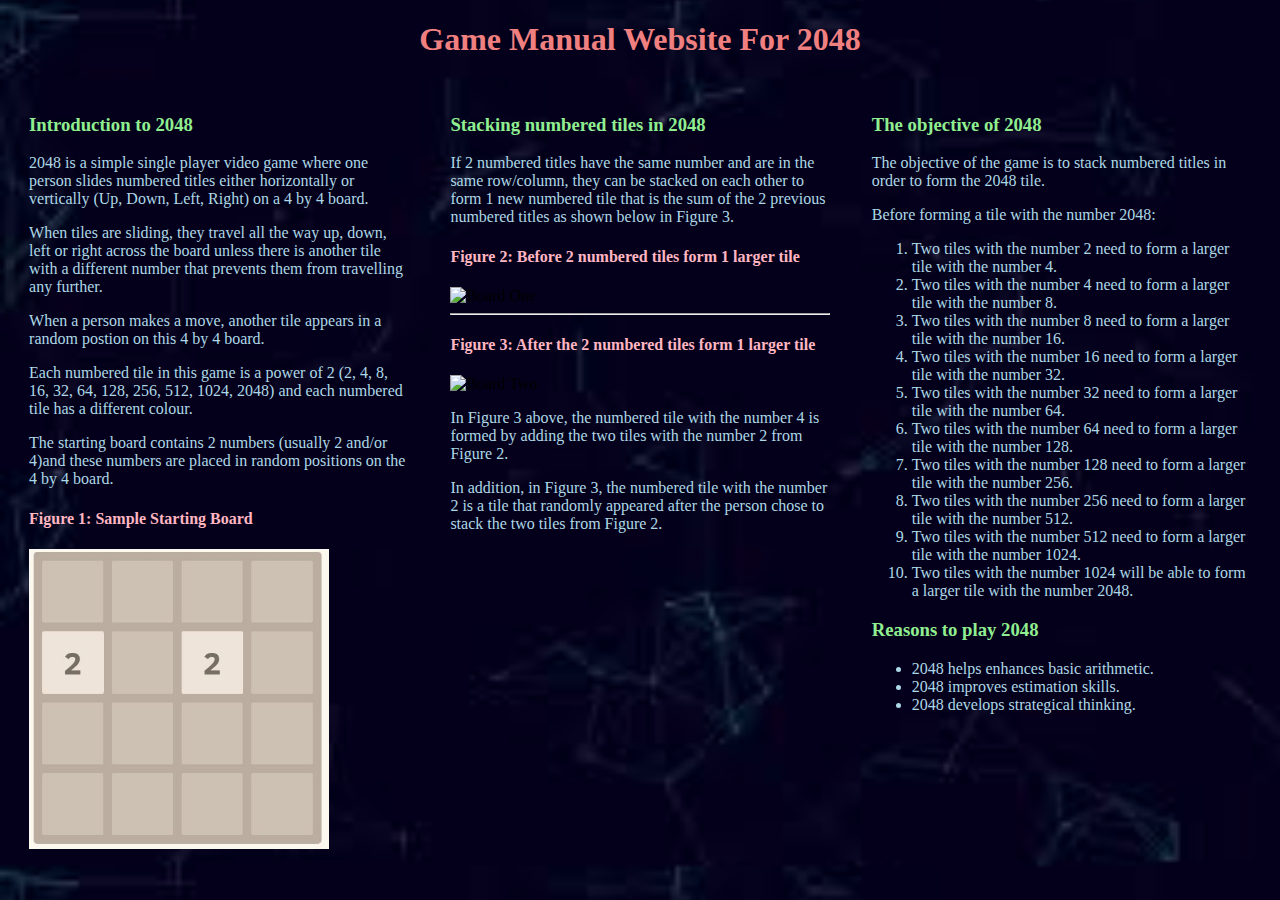
==== index.html @ 499fbc54 "Add files via upload" ====
<!DOCTYPE html>
<html>
<head>
  <title> Our CAS Project </title>
  <meta charset = 'UTF-8'>
  <link href = "style.css" rel = "stylesheet" type = "text/css">
</head>
<body>
  <header>
    <h1> Game Manual Website For 2048 </h1>
  </header>
<div class="row">
  <div class = "column">
    <h3> Introduction to 2048 </h3>
    <p> 2048 is a simple single player video game where one person slides numbered titles either horizontally or vertically (Up, Down, Left, Right) on a 4 by 4 board. </p>
    <p> When tiles are sliding, they travel all the way up, down, left or right across the board unless there is another tile with a different number that prevents them from travelling any further. </p> 
    <p> When a person makes a move, another tile appears in a random postion on this 4 by 4 board. </p> 
    <p> Each numbered tile in this game is a power of 2 (2, 4, 8, 16, 32, 64, 128, 256, 512, 1024, 2048) and each numbered tile has a different colour. </p> 
    <p> The starting board contains 2 numbers (usually 2 and/or 4)and these numbers are placed in random positions on the 4 by 4 board. </p>
    <h4> Figure 1: Sample Starting Board </h4>
    <img src = "startingBoard.jpg" alt = "Starting Board" width = "300" height = "300">
  </div>
  <div class = "column">
    <h3> Stacking numbered tiles in 2048 </h3>
    <p> If 2 numbered titles have the same number and are in the same row/column, they can be stacked on each other to form 1 new numbered tile that is the sum of the 2 previous numbered titles as shown below in Figure 3. </p>
    <h4> Figure 2: Before 2 numbered tiles form 1 larger tile </h4>
    <img src = "boardOne.jpg" alt = "Board One" width = "300" height = "300">
    <hr>
    <h4> Figure 3: After the 2 numbered tiles form 1 larger tile</h4>
    <img src = "boardTwo.jpg" alt = "Board Two" width = "300" height = "300">
    <p> In Figure 3 above, the numbered tile with the number 4 is formed by adding the two tiles with the number 2 from Figure 2. </p>
    <p> In addition, in Figure 3, the numbered tile with the number 2 is a tile that randomly appeared after the person chose to stack the two tiles from Figure 2. </p> 
  </div>
  <div class = "column">
    <h3> The objective of 2048 </h3>
    <p> The objective of the game is to stack numbered titles in order to form the 2048 tile. </p> 
    <p> Before forming a tile with the number 2048: </p>
    <ol> 
      <li> Two tiles with the number 2 need to form a larger tile with the number 4. </li>
      <li> Two tiles with the number 4 need to form a larger tile with the number 8. </li>
      <li> Two tiles with the number 8 need to form a larger tile with the number 16. </li>
      <li> Two tiles with the number 16 need to form a larger tile with the number 32. </li>
      <li> Two tiles with the number 32 need to form a larger tile with the number 64. </li>
      <li> Two tiles with the number 64 need to form a larger tile with the number 128. </li>
      <li> Two tiles with the number 128 need to form a larger tile with the number 256. </li>
      <li> Two tiles with the number 256 need to form a larger tile with the number 512. </li>
      <li> Two tiles with the number 512 need to form a larger tile with the number 1024. </li>
      <li> Two tiles with the number 1024 will be able to form a larger tile with the number 2048. </li> 
    </ol>
    <h3> Reasons to play 2048 </h3>
    <ul> 
      <li> 2048 helps enhances basic arithmetic. </li>
      <li> 2048 improves estimation skills. </li> 
      <li> 2048 develops strategical thinking. </li> 
    </ul>
  </div>
</div>
</body>
</html>
---- style.css ----
body {
  background-size: cover;
  background-image: url("background.jpg");
  font-family: Georgia;
}

h1 {
  text-align: center;
  color:lightcoral;
}

h3 {
  color: lightgreen;
}

h4 {
  color: lightpink
}

a {
  padding: 25px;
  font-size: 15px;
}

p {
  color: lightblue;
}

li {
  color: lightblue;
}

.row {
  padding: 0;
  margin: 0;
  list-style: none;

  display: -webkit-box;
  display: -moz-box;
  display: -ms-flexbox;
  display: -webkit-flex;
  display: flex;

  -webkit-flex-flow: row wrap;
  justify-content: space-around;
}

.column {
  padding: 5px;
  width: 30%;
  height: 425 px;
  margin-top: 10px;
  color: black;
}
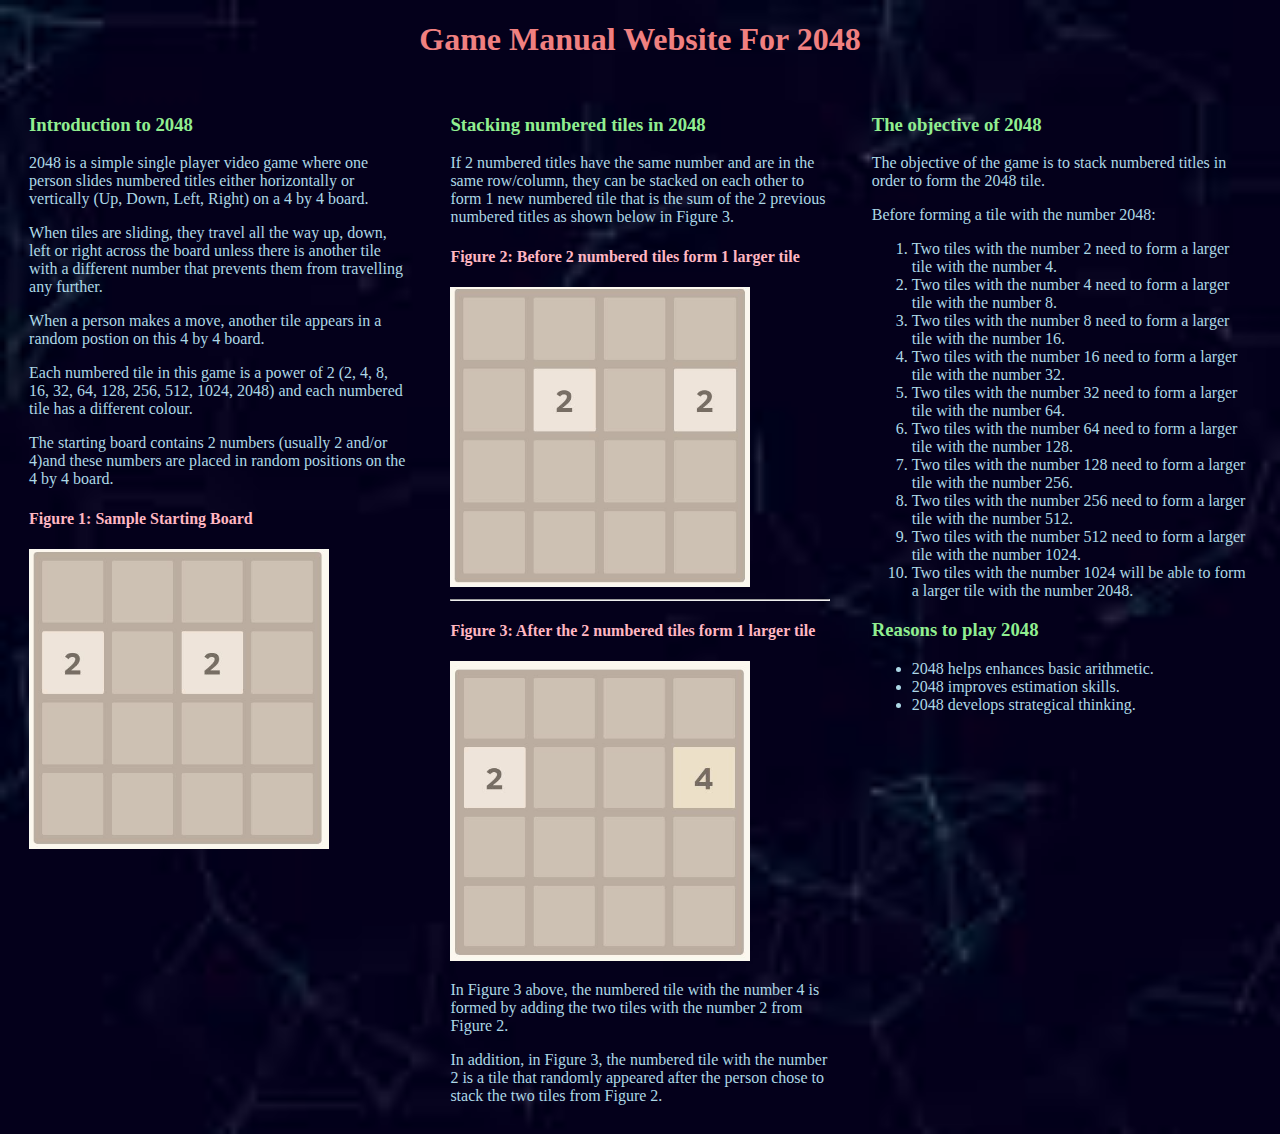
==== commit 91a5597f: "Add files via upload" ====
--- a/index.html
+++ b/index.html
@@ -24,10 +24,10 @@
     <h3> Stacking numbered tiles in 2048 </h3>
     <p> If 2 numbered titles have the same number and are in the same row/column, they can be stacked on each other to form 1 new numbered tile that is the sum of the 2 previous numbered titles as shown below in Figure 3. </p>
     <h4> Figure 2: Before 2 numbered tiles form 1 larger tile </h4>
-    <img src = "boardOne.jpg" alt = "Board One" width = "300" height = "300">
+    <img src = "boardOne.JPG" alt = "Board One" width = "300" height = "300">
     <hr>
     <h4> Figure 3: After the 2 numbered tiles form 1 larger tile</h4>
-    <img src = "boardTwo.jpg" alt = "Board Two" width = "300" height = "300">
+    <img src = "boardTwo.JPG" alt = "Board Two" width = "300" height = "300">
     <p> In Figure 3 above, the numbered tile with the number 4 is formed by adding the two tiles with the number 2 from Figure 2. </p>
     <p> In addition, in Figure 3, the numbered tile with the number 2 is a tile that randomly appeared after the person chose to stack the two tiles from Figure 2. </p> 
   </div>
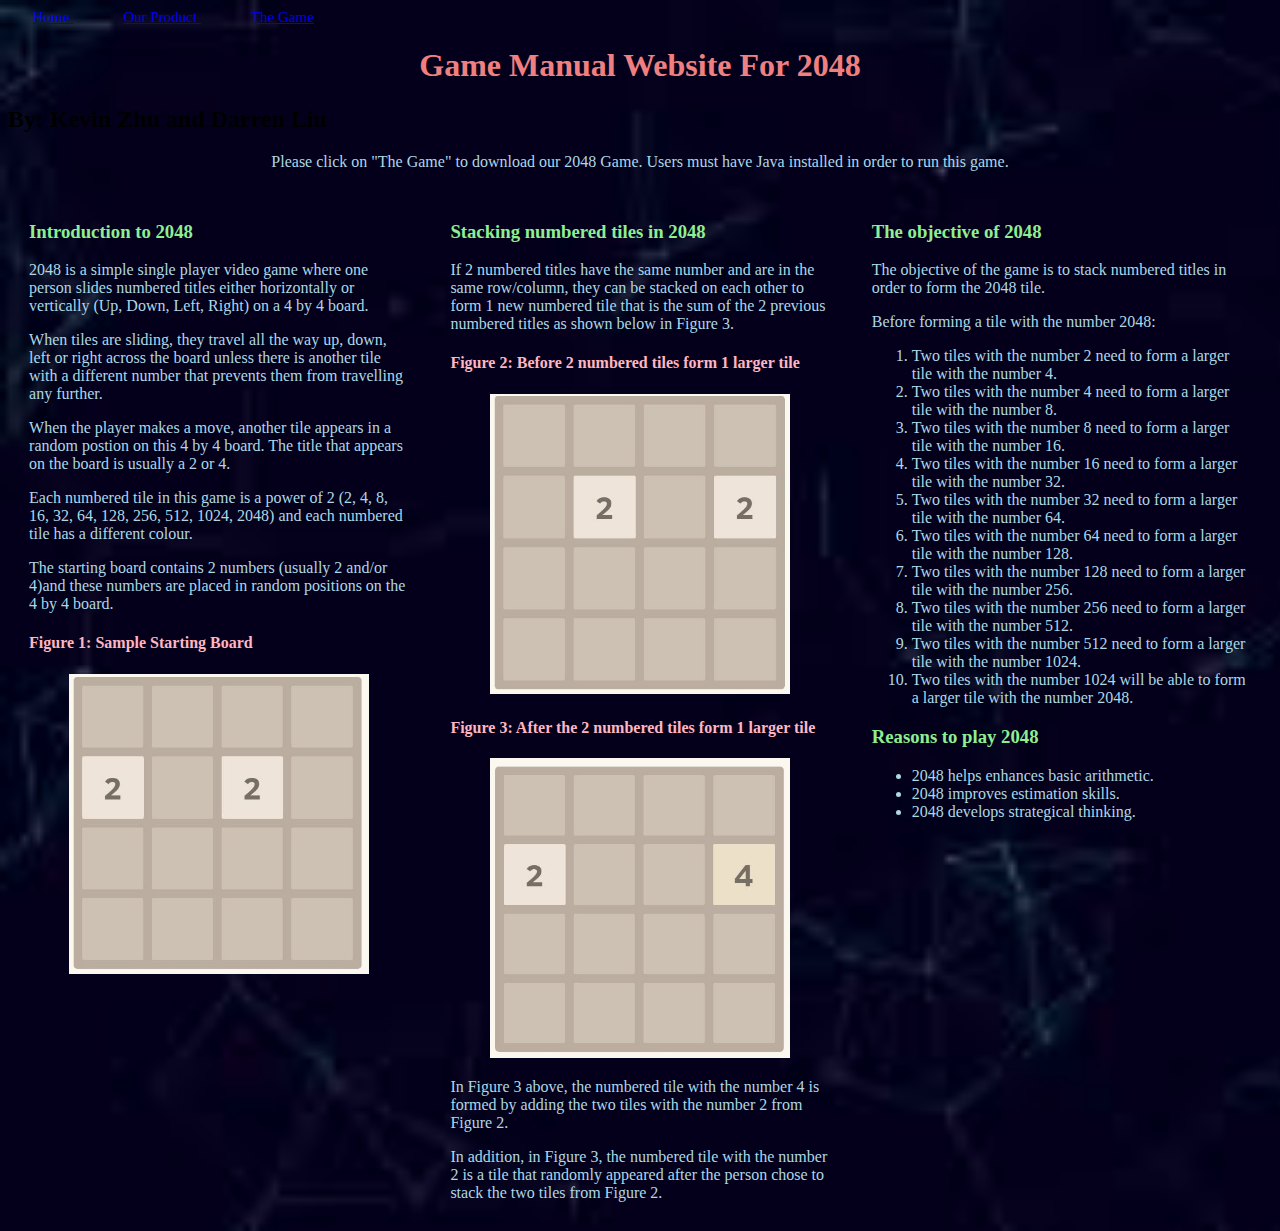
==== commit 47ad4b93: "Add files via upload" ====
--- a/index.html
+++ b/index.html
@@ -7,32 +7,64 @@
 </head>
 <body>
   <header>
+    <a href = "index.html"> Home </a>
+    <a href = "product.html"> Our Product </a>
+    <a href = "CASGame.jar"> The Game </a>
+    <!-- The main heading for the website. Since this heading uses the h1 tag, it is the most important one. Therefore, it is the largest heading.-->
     <h1> Game Manual Website For 2048 </h1>
+    <!--Using a h2 heading for the website, but it is smaller than the main one (h1)-->
+    <h2> By: Kevin Zhu and Darren Liu
   </header>
+  <center>
+    <p> Please click on "The Game" to download our 2048 Game. Users must have Java installed in order to run this game. </p>
+  </center>
+<!-- Creating rows and columns for the website so it would be more organized-->
 <div class="row">
   <div class = "column">
+    <!--Using a h3 heading for the website, but it is smaller than h2-->
+    <!--We have used h3 headings to begin each section of the website-->
     <h3> Introduction to 2048 </h3>
+    <!--This section uses paragraphs to provide the reader with an introduction of the game-->
     <p> 2048 is a simple single player video game where one person slides numbered titles either horizontally or vertically (Up, Down, Left, Right) on a 4 by 4 board. </p>
     <p> When tiles are sliding, they travel all the way up, down, left or right across the board unless there is another tile with a different number that prevents them from travelling any further. </p> 
-    <p> When a person makes a move, another tile appears in a random postion on this 4 by 4 board. </p> 
+    <p> When the player makes a move, another tile appears in a random postion on this 4 by 4 board. The title that appears on the board is usually a 2 or 4. </p> 
     <p> Each numbered tile in this game is a power of 2 (2, 4, 8, 16, 32, 64, 128, 256, 512, 1024, 2048) and each numbered tile has a different colour. </p> 
     <p> The starting board contains 2 numbers (usually 2 and/or 4)and these numbers are placed in random positions on the 4 by 4 board. </p>
-    <h4> Figure 1: Sample Starting Board </h4>
-    <img src = "startingBoard.jpg" alt = "Starting Board" width = "300" height = "300">
+    <!--Using a h4 heading for the website, but it is smaller than the h3 heading.-->
+      <!--We have used h4 headings to introduce an image-->
+      <h4> Figure 1: Sample Starting Board </h4>
+      <!--Figure 1 is an illustration of the board at the beginning of the game-->
+      <center>
+        <img src = "startingBoard.jpg" alt = "Starting Board" width = "300" height = "300">
+      </center>
   </div>
+  <!--Creating a second column for the website-->
   <div class = "column">
+     <!--Using another h3 heading-->
     <h3> Stacking numbered tiles in 2048 </h3>
+    <!--This section uses paragraphs to provide the reader with information about how to stack titles because it is an important part to the game-->
     <p> If 2 numbered titles have the same number and are in the same row/column, they can be stacked on each other to form 1 new numbered tile that is the sum of the 2 previous numbered titles as shown below in Figure 3. </p>
-    <h4> Figure 2: Before 2 numbered tiles form 1 larger tile </h4>
-    <img src = "boardOne.JPG" alt = "Board One" width = "300" height = "300">
-    <hr>
-    <h4> Figure 3: After the 2 numbered tiles form 1 larger tile</h4>
-    <img src = "boardTwo.JPG" alt = "Board Two" width = "300" height = "300">
+
+    <!--Figures 2 and 3 provide the audience with a visual representation for how tiles are stacked together-->
+      <!--Using another h4 heading-->
+      <h4> Figure 2: Before 2 numbered tiles form 1 larger tile </h4>
+      <!--Using a third h4 heading-->
+      <center>
+        <img src = "boardOne.JPG" alt = "Board One" width = "300" height = "300">
+    </center>
+      <h4> Figure 3: After the 2 numbered tiles form 1 larger tile</h4>
+    <center>  
+      <img src = "boardTwo.JPG" alt = "Board Two" width = "300" height = "300">
+    </center>
     <p> In Figure 3 above, the numbered tile with the number 4 is formed by adding the two tiles with the number 2 from Figure 2. </p>
     <p> In addition, in Figure 3, the numbered tile with the number 2 is a tile that randomly appeared after the person chose to stack the two tiles from Figure 2. </p> 
   </div>
+  <!--Creating a third column for the website-->
   <div class = "column">
+    <!--Using another h3 heading-->
     <h3> The objective of 2048 </h3>
+    <!--This section first uses paragraphs to explain the objective of the game-->
+    <!--It also uses lists to explain how the tiles are stacked together so that the player can reach this particular objective-->
     <p> The objective of the game is to stack numbered titles in order to form the 2048 tile. </p> 
     <p> Before forming a tile with the number 2048: </p>
     <ol> 
@@ -48,6 +80,7 @@
       <li> Two tiles with the number 1024 will be able to form a larger tile with the number 2048. </li> 
     </ol>
     <h3> Reasons to play 2048 </h3>
+     <!--This section uses lists to explain some benefits of playing this game-->
     <ul> 
       <li> 2048 helps enhances basic arithmetic. </li>
       <li> 2048 improves estimation skills. </li> 
